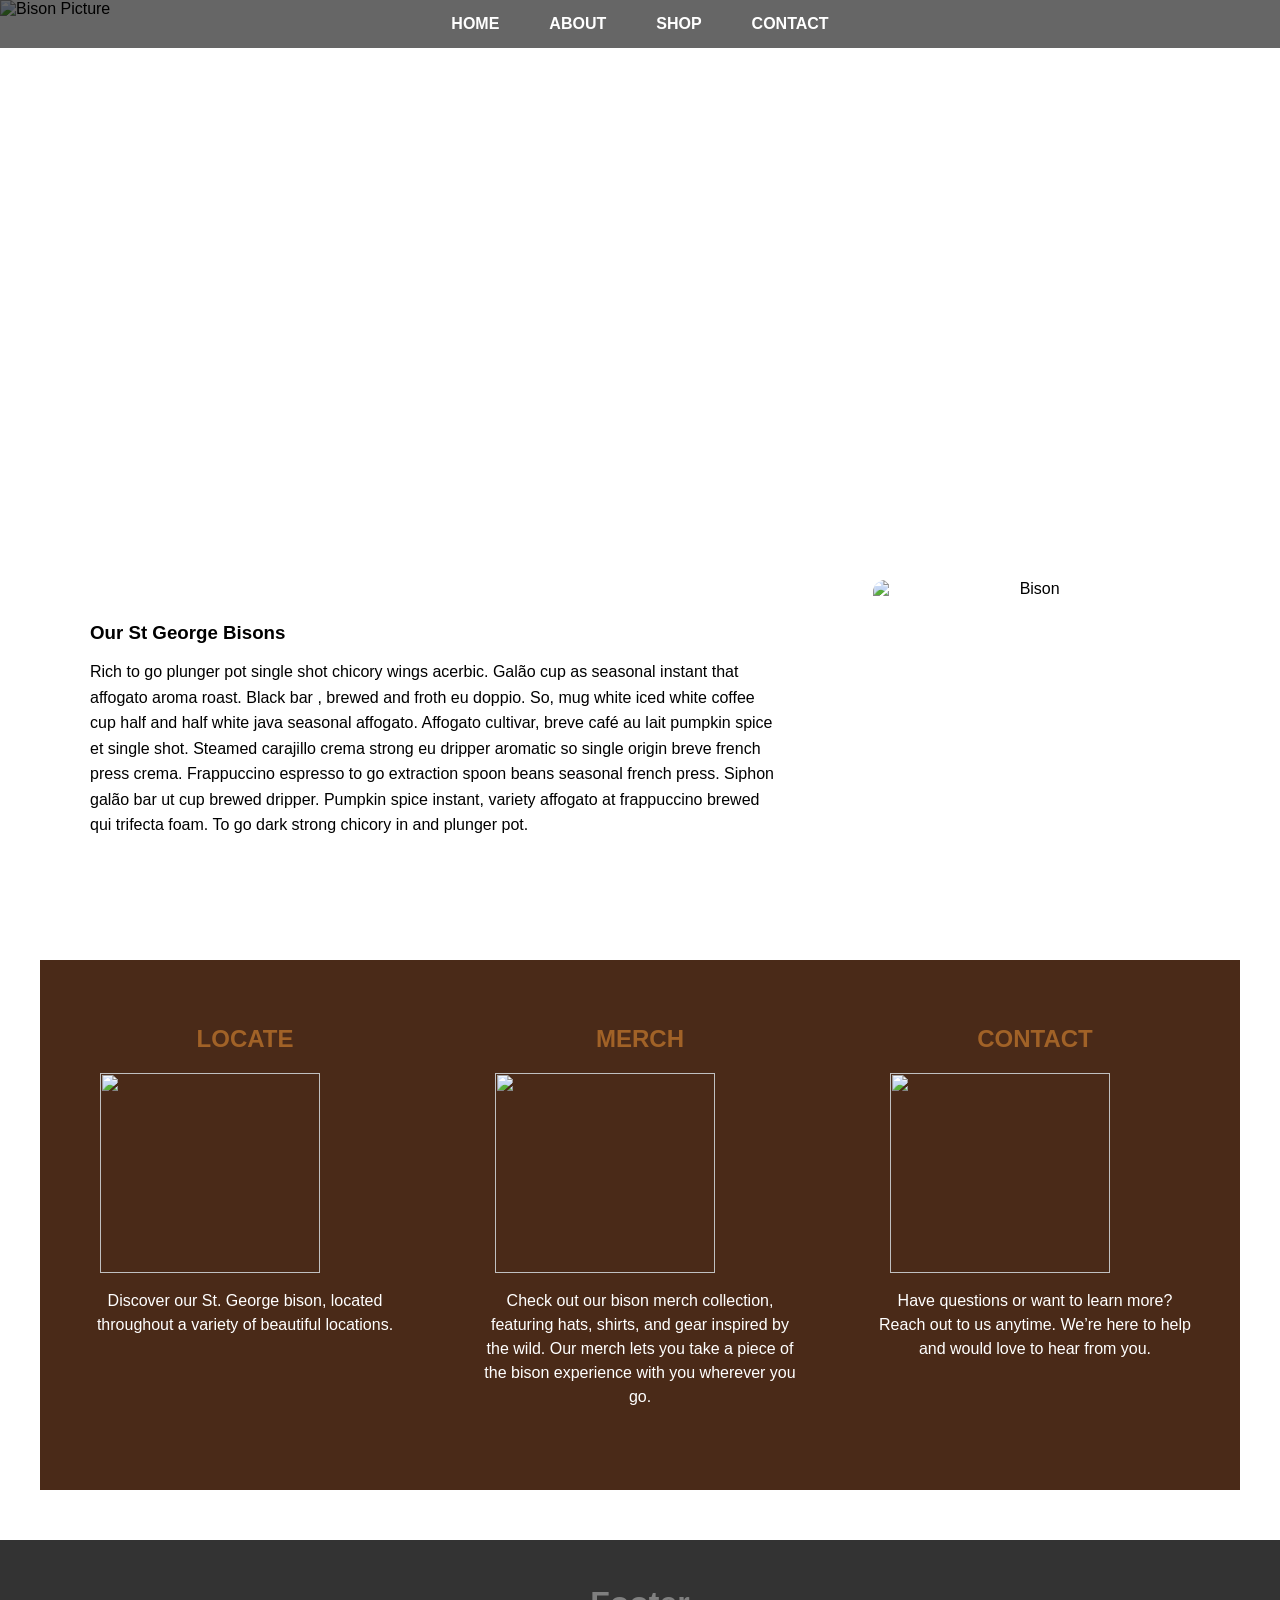
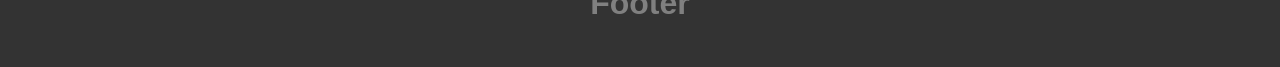
==== index.html @ 627f5166 "Milestone 5 Complete" ====
<!DOCTYPE html>
<html lang="en">
<head>
    <meta charset="UTF-8">
    <meta name="viewport" content="width=device-width, initial-scale=1.0">
    <title>St George Bison</title>
    <link rel="stylesheet" href="style.css">
</head>
<body>

    <div class="wrapper">
        <header>
            <section class="hero">
            <img src="Rectangle 2.png" alt="Bison Picture">
            <nav class="hero-nav">
                <a>HOME</a>
                <a>ABOUT</a>
                <a>SHOP</a>
                <a>CONTACT</a>
            </nav>
        </section>
        </header>
        
        <main>
            <section class="inner-wrapper">
                <section class="left-content">
                <h1> Our St George Bisons</h1>
                <p>Rich to go plunger pot single shot chicory wings acerbic. Galão cup as seasonal instant that affogato aroma roast. Black bar , brewed and froth eu doppio. So, mug white iced white coffee cup half and half white java seasonal affogato. Affogato cultivar, breve café au lait pumpkin spice et single shot. Steamed carajillo crema strong eu dripper aromatic so single origin breve french press crema. Frappuccino espresso to go extraction spoon beans seasonal french press. Siphon galão bar  ut cup brewed dripper. Pumpkin spice instant, variety affogato at frappuccino brewed qui trifecta foam. To go dark strong chicory in and plunger pot.</p>
                </section>
                <section class="right-content">
                    <img src="Rectangle 8.png" alt="Bison" >
                </section>
            </section>


            <section class="info">
                <section class="left">
                    <h2>LOCATE</h2>
                    <img src="Bison (1).png">
                    <p>Discover our St. George bison, located throughout a variety of beautiful locations.</p>
                </section>
                <section class="middle">
                    <h2>MERCH</h2>
                    <img src="Bison (2).png">
                    <p>Check out our bison merch collection, featuring hats, shirts, and gear inspired by the wild. Our merch lets you take a piece of the bison experience with you wherever you go.</p>
                </section>
                <section class="right">
                    <h2>CONTACT</h2>
                    <img src="Bison (3).png">
                    <p>Have questions or want to learn more? Reach out to us anytime. We’re here to help and would love to hear from you.</p>
                </section>
            </section>
        </main>


        <footer>
            <h1 class="h1">Footer</h1>
        </footer>

    </div>

    <script src="java.js"></script>
</body>
</html>
---- style.css ----
.wrapper {
  display: grid;
  grid-template-columns: minmax(20px, 1fr) repeat(6, minmax(0, 175px)) minmax(20px, 1fr);
}

body {
  margin: 0;
  font-family: Arial, sans-serif;
  background-color: white;
}

* {
  box-sizing: border-box;
}

header, main, footer {
  grid-column: 1 / -1;
}


.hero {
  position: relative;
  height: 500px;
}

.hero img {
  width: 100%;
  height: 100%;
  object-fit: cover;
  display: block;
}

.hero-nav {
  position: absolute;
  top: 0;
  left: 0;
  width: 100%;
  display: flex;
  justify-content: center;
  gap: 50px;
  padding: 15px 20px;
  background-color: rgba(0, 0, 0, 0.6);
}

.hero-nav a {
  color: white;
  text-decoration: none;
  font-weight: bold;
}

main {
  padding: 50px 0;
}

/* FIRST CONTENT SECTION */
.inner-wrapper {
  display: grid;
  grid-template-columns: 2fr 1fr;
  gap: 30px;
  max-width: 1200px;
  margin: 0 auto 50px auto;
  padding: 0 20px;
  align-items: center;
}

.left-content, .right-content {
  padding: 30px;
  border-radius: 12px;
}

.left-content h1 {
  margin-top: 0;
  margin-bottom: 15px;
}

.left-content p {
  line-height: 1.6;
  margin: 0;
}

.right-content {
  text-align: center;
}

.right-content img {
  width: 100%;
  max-width: 350px;
  height: 300px;
  object-fit: cover;
  display: block;
  margin: 0 auto;
  border-radius: 12px;
}

.info {
  display: grid;
  grid-template-columns: repeat(3, 1fr);
  gap: 25px;
  max-width: 1200px;
  margin: 0 auto;   /* no bottom space */
  padding: 40px 20px;
  background-color: #4A2A18;
}

.left, .middle, .right {
  padding: 25px;
  border-radius: 12px;
  text-align: center;
}

.left h2, .middle h2, .right h2 {
  margin-top: 0;
  color: #A16227;
}

.left img, .middle img, .right img {
  width: 100%;
  max-width: 220px;
  height: 200px;
  object-fit: cover;
  display: block;
  margin: 15px;
}

.left p, .middle p, .right p {
  line-height: 1.5;
  color: white;
}

/* FOOTER */
footer {
  background-color: rgba(0, 0, 0, 0.8);
  padding: 45px 20px;
  margin-top: 0;   /* removes gap */
}

.h1 {
  text-align: center;
  color: gray;
  margin: 0;
}
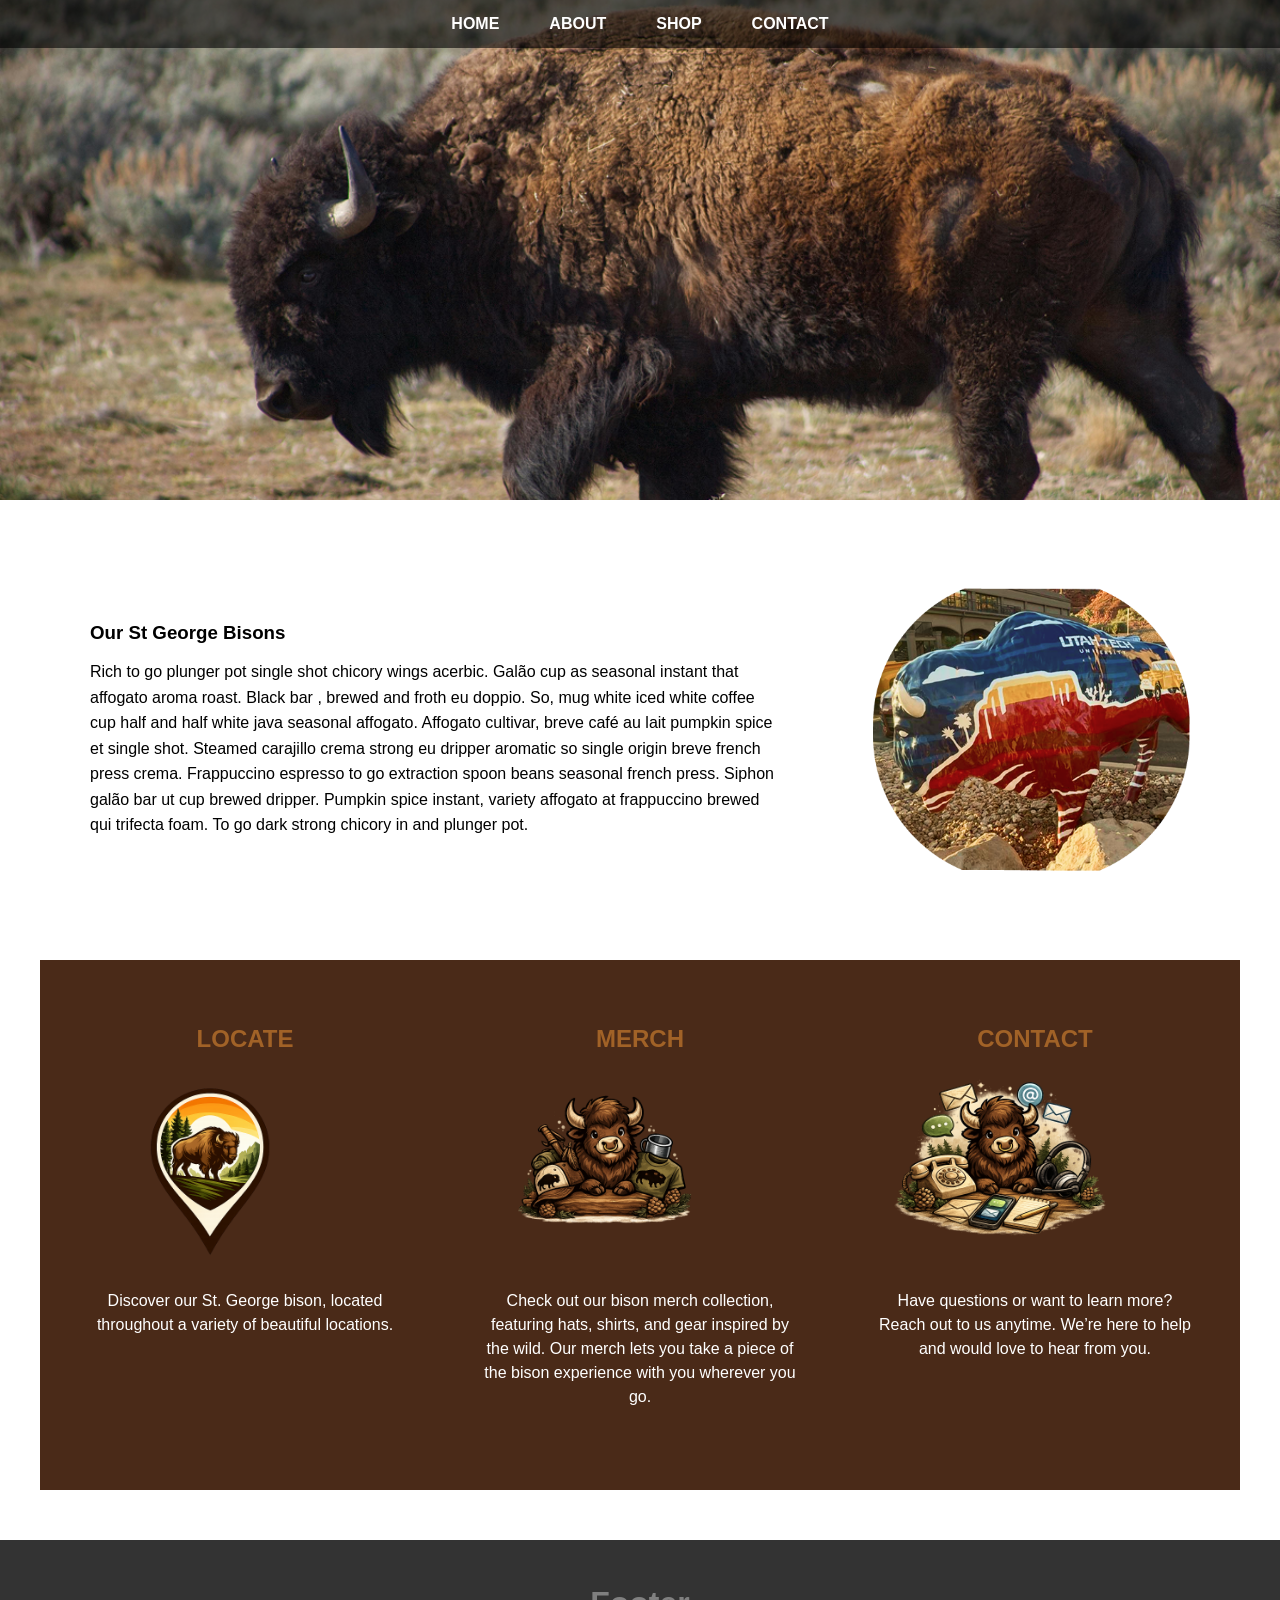
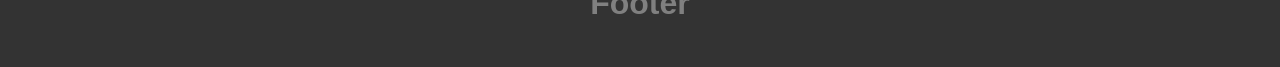
==== commit 1a68583a: "Update image paths to include 'Images/' directory" ====
--- a/index.html
+++ b/index.html
@@ -11,7 +11,7 @@
     <div class="wrapper">
         <header>
             <section class="hero">
-            <img src="Rectangle 2.png" alt="Bison Picture">
+            <img src="Images/Rectangle 2.png" alt="Bison Picture">
             <nav class="hero-nav">
                 <a>HOME</a>
                 <a>ABOUT</a>
@@ -28,7 +28,7 @@
                 <p>Rich to go plunger pot single shot chicory wings acerbic. Galão cup as seasonal instant that affogato aroma roast. Black bar , brewed and froth eu doppio. So, mug white iced white coffee cup half and half white java seasonal affogato. Affogato cultivar, breve café au lait pumpkin spice et single shot. Steamed carajillo crema strong eu dripper aromatic so single origin breve french press crema. Frappuccino espresso to go extraction spoon beans seasonal french press. Siphon galão bar  ut cup brewed dripper. Pumpkin spice instant, variety affogato at frappuccino brewed qui trifecta foam. To go dark strong chicory in and plunger pot.</p>
                 </section>
                 <section class="right-content">
-                    <img src="Rectangle 8.png" alt="Bison" >
+                    <img src="Images/Rectangle 8.png" alt="Bison" >
                 </section>
             </section>
 
@@ -36,17 +36,17 @@
             <section class="info">
                 <section class="left">
                     <h2>LOCATE</h2>
-                    <img src="Bison (1).png">
+                    <img src="Images/Bison (1).png">
                     <p>Discover our St. George bison, located throughout a variety of beautiful locations.</p>
                 </section>
                 <section class="middle">
                     <h2>MERCH</h2>
-                    <img src="Bison (2).png">
+                    <img src="Images/Bison (2).png">
                     <p>Check out our bison merch collection, featuring hats, shirts, and gear inspired by the wild. Our merch lets you take a piece of the bison experience with you wherever you go.</p>
                 </section>
                 <section class="right">
                     <h2>CONTACT</h2>
-                    <img src="Bison (3).png">
+                    <img src="Images/Bison (3).png">
                     <p>Have questions or want to learn more? Reach out to us anytime. We’re here to help and would love to hear from you.</p>
                 </section>
             </section>
@@ -61,4 +61,4 @@
 
     <script src="java.js"></script>
 </body>
-</html>+</html>
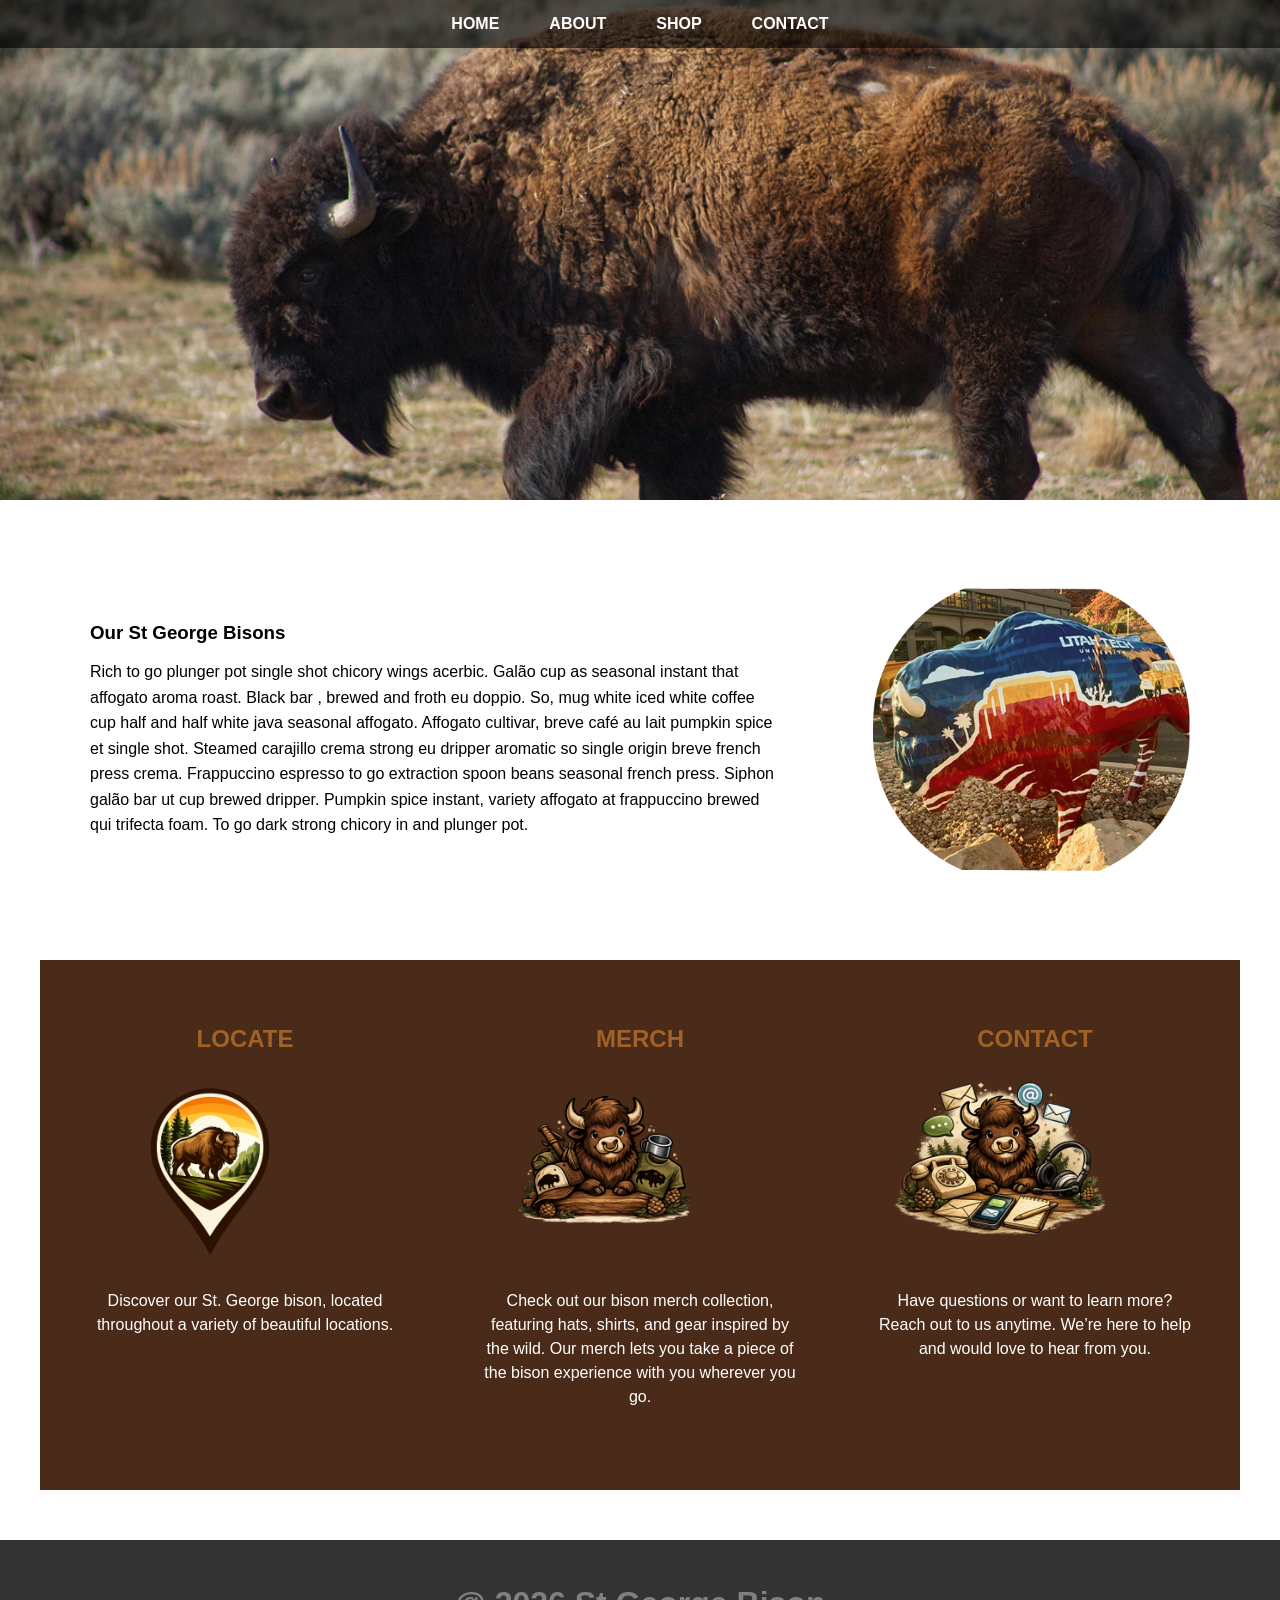
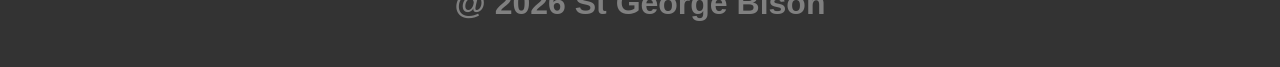
==== commit 80d67ed9: "Added milestone responsive design" ====
--- a/index.html
+++ b/index.html
@@ -13,10 +13,10 @@
             <section class="hero">
             <img src="Images/Rectangle 2.png" alt="Bison Picture">
             <nav class="hero-nav">
-                <a>HOME</a>
-                <a>ABOUT</a>
-                <a>SHOP</a>
-                <a>CONTACT</a>
+                <a href="index.html">HOME</a>
+                <a href="about.html">ABOUT</a>
+                <a href="shop.html">SHOP</a>
+                <a href="contact.html">CONTACT</a>
             </nav>
         </section>
         </header>
@@ -36,17 +36,17 @@
             <section class="info">
                 <section class="left">
                     <h2>LOCATE</h2>
-                    <img src="Images/Bison (1).png">
+                    <img src="Images/Bison (1).png" alt="Location with bison">
                     <p>Discover our St. George bison, located throughout a variety of beautiful locations.</p>
                 </section>
                 <section class="middle">
                     <h2>MERCH</h2>
-                    <img src="Images/Bison (2).png">
+                    <img src="Images/Bison (2).png" alt="Bison Merch">
                     <p>Check out our bison merch collection, featuring hats, shirts, and gear inspired by the wild. Our merch lets you take a piece of the bison experience with you wherever you go.</p>
                 </section>
                 <section class="right">
                     <h2>CONTACT</h2>
-                    <img src="Images/Bison (3).png">
+                    <img src="Images/Bison (3).png" alt="Bison contact">
                     <p>Have questions or want to learn more? Reach out to us anytime. We’re here to help and would love to hear from you.</p>
                 </section>
             </section>
@@ -54,11 +54,11 @@
 
 
         <footer>
-            <h1 class="h1">Footer</h1>
+            <h1 class="h1">@ 2026 St George Bison</h1>
         </footer>
 
     </div>
 
     <script src="java.js"></script>
 </body>
-</html>
+</html>
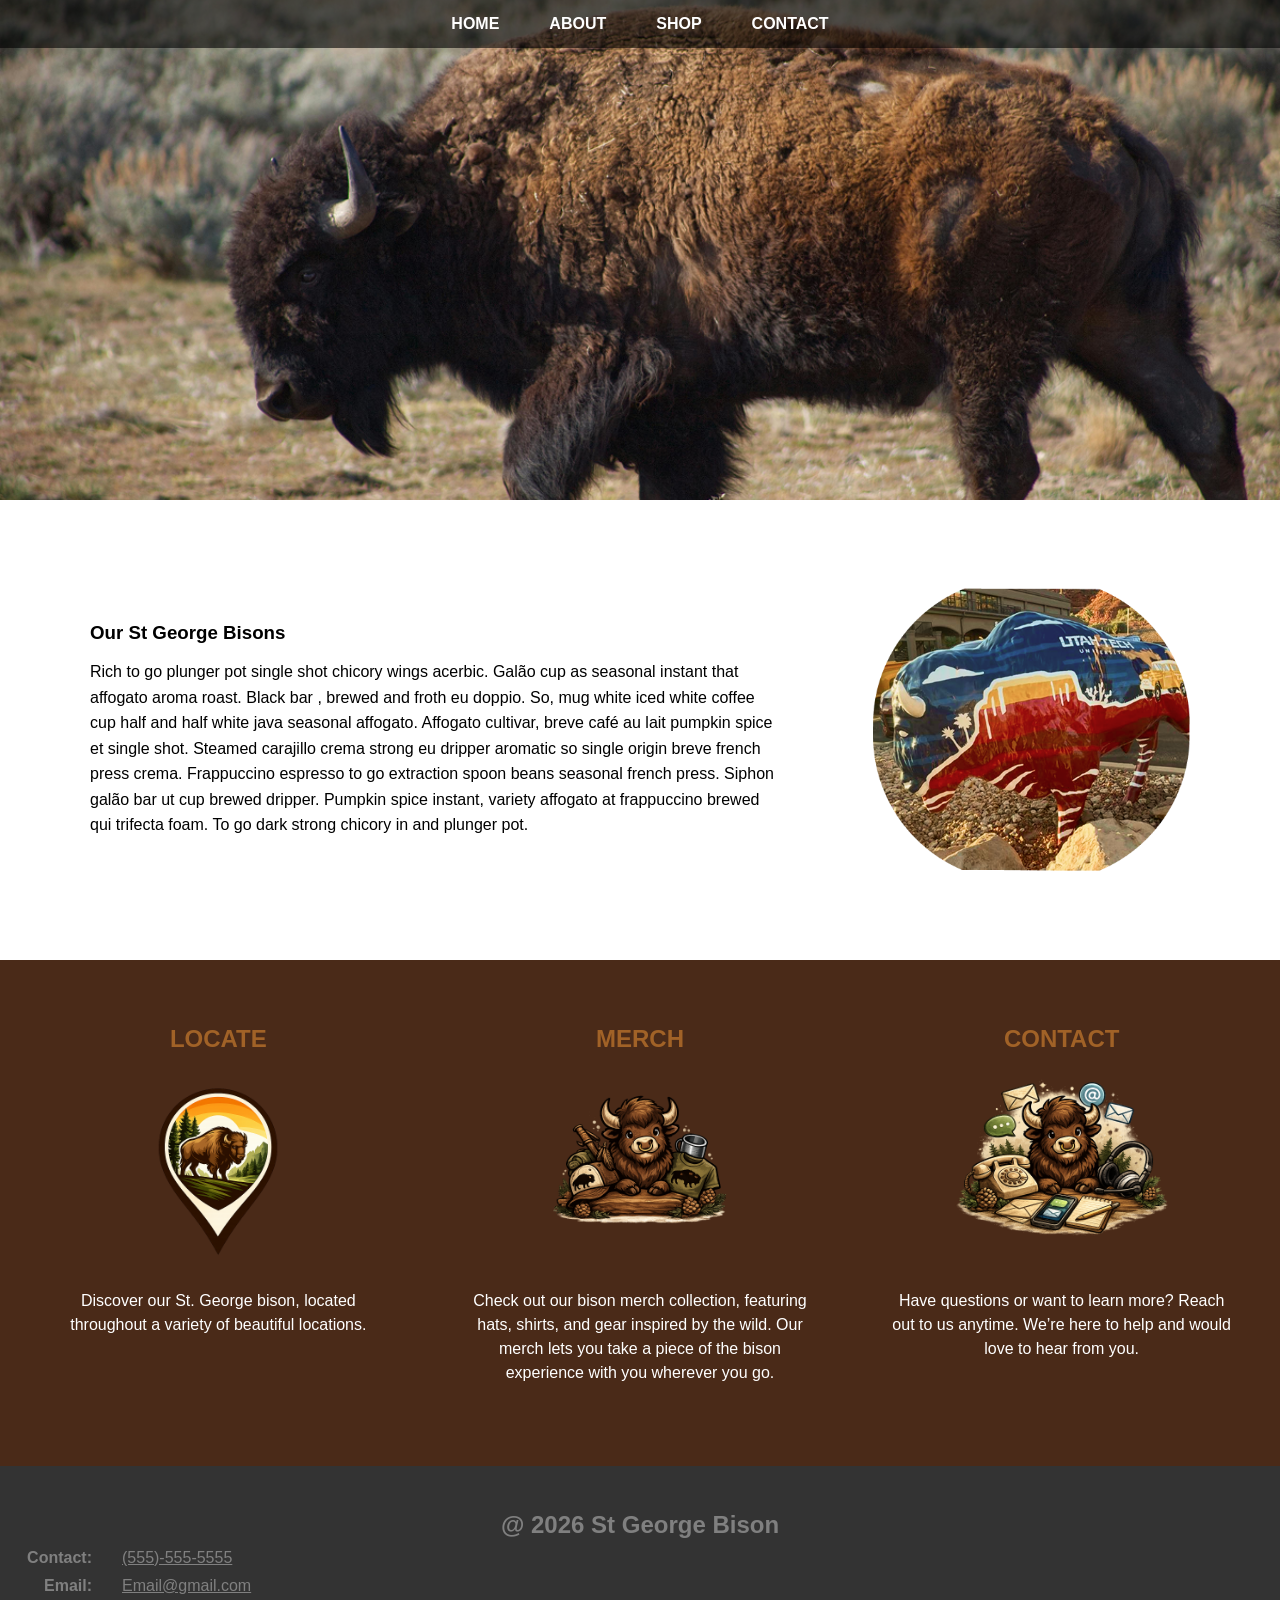
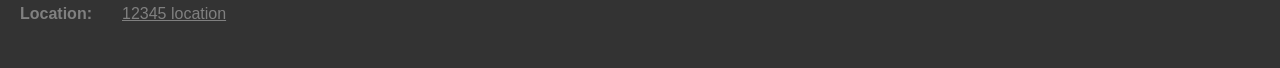
==== commit e8a5aea5: "final fixes" ====
--- a/index.html
+++ b/index.html
@@ -9,20 +9,20 @@
 <body>
 
     <div class="wrapper">
-        <header>
+        <header id="home">
             <section class="hero">
             <img src="Images/Rectangle 2.png" alt="Bison Picture">
             <nav class="hero-nav">
-                <a href="index.html">HOME</a>
-                <a href="about.html">ABOUT</a>
-                <a href="shop.html">SHOP</a>
-                <a href="contact.html">CONTACT</a>
+                <a href="#home">HOME</a>
+                <a href="#about">ABOUT</a>
+                <a href="#shop">SHOP</a>
+                <a href="#contact">CONTACT</a>
             </nav>
         </section>
         </header>
         
         <main>
-            <section class="inner-wrapper">
+            <section class="inner-wrapper" id="about">
                 <section class="left-content">
                 <h1> Our St George Bisons</h1>
                 <p>Rich to go plunger pot single shot chicory wings acerbic. Galão cup as seasonal instant that affogato aroma roast. Black bar , brewed and froth eu doppio. So, mug white iced white coffee cup half and half white java seasonal affogato. Affogato cultivar, breve café au lait pumpkin spice et single shot. Steamed carajillo crema strong eu dripper aromatic so single origin breve french press crema. Frappuccino espresso to go extraction spoon beans seasonal french press. Siphon galão bar  ut cup brewed dripper. Pumpkin spice instant, variety affogato at frappuccino brewed qui trifecta foam. To go dark strong chicory in and plunger pot.</p>
@@ -36,7 +36,9 @@
             <section class="info">
                 <section class="left">
                     <h2>LOCATE</h2>
+                    <a href="#contact">
                     <img src="Images/Bison (1).png" alt="Location with bison">
+                    </a>
                     <p>Discover our St. George bison, located throughout a variety of beautiful locations.</p>
                 </section>
                 <section class="middle">
@@ -46,15 +48,23 @@
                 </section>
                 <section class="right">
                     <h2>CONTACT</h2>
+                    <a href="#contact">
                     <img src="Images/Bison (3).png" alt="Bison contact">
+                    </a>
                     <p>Have questions or want to learn more? Reach out to us anytime. We’re here to help and would love to hear from you.</p>
                 </section>
             </section>
         </main>
 
 
-        <footer>
-            <h1 class="h1">@ 2026 St George Bison</h1>
+        <footer id="contact">
+            <h2 class="h1">@ 2026 St George Bison</h2>
+            <nav class="h6">Contact:</nav>
+            <nav class="foot_info">(555)-555-5555</nav>
+            <nav class="h6">Email:</nav>
+            <nav class="foot_info">Email@gmail.com</nav>
+            <nav class="h6">Location:</nav>
+            <nav class="foot_info">12345 location</nav>
         </footer>
 
     </div>
--- a/style.css
+++ b/style.css
@@ -16,6 +16,11 @@
 header, main, footer {
   grid-column: 1 / -1;
 }
+
+header a:hover{
+  color: #A16227;
+}
+
 
 
 .hero {
@@ -49,7 +54,7 @@
 }
 
 main {
-  padding: 50px 0;
+  padding: 50px 0 0 0;
 }
 
 /* FIRST CONTENT SECTION */
@@ -96,10 +101,11 @@
   display: grid;
   grid-template-columns: repeat(3, 1fr);
   gap: 25px;
-  max-width: 1200px;
-  margin: 0 auto;   /* no bottom space */
+  margin: 0 auto;
+  margin-bottom: 0;
   padding: 40px 20px;
   background-color: #4A2A18;
+
 }
 
 .left, .middle, .right {
@@ -119,7 +125,7 @@
   height: 200px;
   object-fit: cover;
   display: block;
-  margin: 15px;
+  margin: 15px auto;
 }
 
 .left p, .middle p, .right p {
@@ -127,15 +133,144 @@
   color: white;
 }
 
-/* FOOTER */
 footer {
   background-color: rgba(0, 0, 0, 0.8);
   padding: 45px 20px;
-  margin-top: 0;   /* removes gap */
-}
+  margin-top: 0;   
+  display: grid;
+  grid-template-columns: auto 1fr;
+  gap: 10px 20px;
+  overflow: hidden;
+  align-items: center;
+}
+
+footer .h6{
+  color: gray;
+  text-align: right;
+  font-weight: bold;
+  margin: 0;
+  padding-right: 10px;
+}
+
+footer .foot_info{
+  color: gray;
+  text-decoration: underline;
+  text-align: left;
+  margin: 0;
+}
+
+footer .foot_info:hover{
+  color: black;
+}
+
 
 .h1 {
   text-align: center;
   color: gray;
   margin: 0;
+  grid-column: 1/-1;
+}
+
+html{
+  scroll-behavior: smooth;
+}
+
+@media (max-width: 992px) {
+  .inner-wrapper {
+    grid-template-columns: 1fr;
+    max-width: 768px;
+    gap: 20px;
+  }
+
+  .info {
+    grid-template-columns: 1fr 1fr;
+    gap: 20px;
+  }
+
+  .hero-nav {
+    gap: 20px;
+    flex-wrap: wrap;
+  }
+
+  .right-content img {
+    max-width: 100%;
+    height: auto;
+  }
+}
+
+@media (max-width: 768px) {
+  main {
+    padding: 25px 0 0 0;
+  }
+
+  .hero {
+    height: 300px;
+  }
+
+  .hero img {
+    height: 100%;
+  }
+
+  .hero-nav {
+    flex-direction: column;
+    align-items: center;
+    gap: 10px;
+    padding: 12px 10px;
+  }
+
+  .hero-nav a {
+    font-size: 0.95rem;
+  }
+
+  .inner-wrapper {
+    grid-template-columns: 1fr;
+    max-width: 100%;
+    gap: 20px;
+    padding: 0 15px;
+    margin-bottom: 30px;
+  }
+
+  .left-content,  .right-content, .left, .middle, .right {
+    padding: 15px;
+  }
+
+  .right-content img {
+    max-width: 250px;
+    height: auto;
+  }
+
+  .info {
+    grid-template-columns: 1fr;
+    gap: 20px;
+    padding: 25px 15px;
+  }
+
+  .left img, .middle img, .right img {
+    max-width: 180px;
+    height: auto;
+  }
+
+  .left-content h1 {
+    font-size: 1.8rem;
+    text-align: center;
+  }
+
+  .left-content p,
+  .left p,
+  .middle p,
+  .right p {
+    font-size: 0.95rem;
+  }
+
+  footer {
+    padding: 30px 15px;
+    grid-template-columns: 1fr;
+    text-align: center;
+  }
+
+  footer .h6,  footer .foot_info {
+    text-align: center;
+    font-size: 0.95rem;
+    margin: 8px 0;
+  }
 }
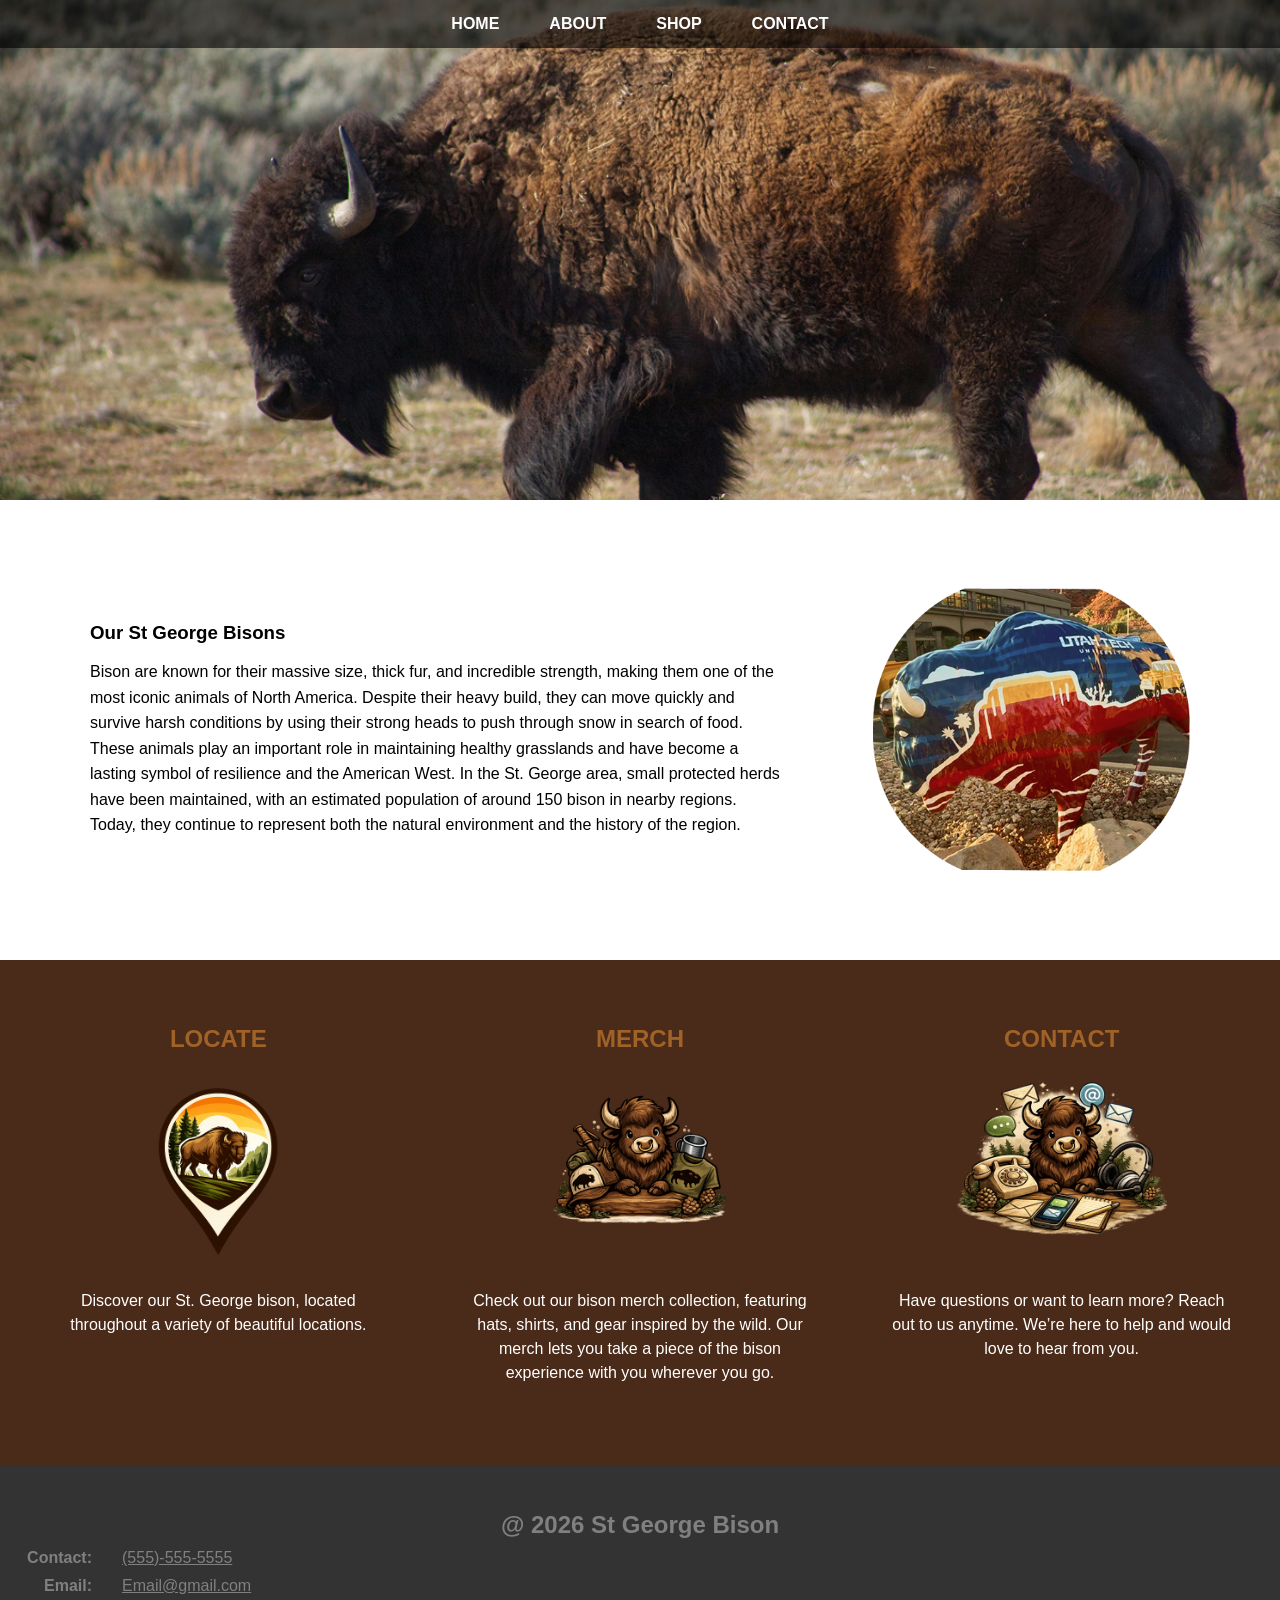
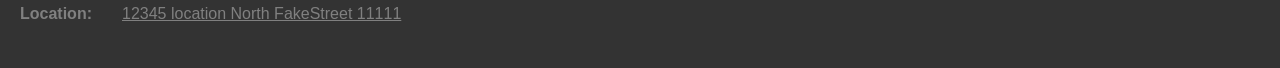
==== commit a8402a87: "updated milestoen 5" ====
--- a/index.html
+++ b/index.html
@@ -5,6 +5,7 @@
     <meta name="viewport" content="width=device-width, initial-scale=1.0">
     <title>St George Bison</title>
     <link rel="stylesheet" href="style.css">
+    <link rel="stylesheet" href="Milestone7/merch.html">
 </head>
 <body>
 
@@ -15,7 +16,7 @@
             <nav class="hero-nav">
                 <a href="#home">HOME</a>
                 <a href="#about">ABOUT</a>
-                <a href="#shop">SHOP</a>
+                <a href="Milestone7/merch.html">SHOP</a>
                 <a href="#contact">CONTACT</a>
             </nav>
         </section>
@@ -25,7 +26,7 @@
             <section class="inner-wrapper" id="about">
                 <section class="left-content">
                 <h1> Our St George Bisons</h1>
-                <p>Rich to go plunger pot single shot chicory wings acerbic. Galão cup as seasonal instant that affogato aroma roast. Black bar , brewed and froth eu doppio. So, mug white iced white coffee cup half and half white java seasonal affogato. Affogato cultivar, breve café au lait pumpkin spice et single shot. Steamed carajillo crema strong eu dripper aromatic so single origin breve french press crema. Frappuccino espresso to go extraction spoon beans seasonal french press. Siphon galão bar  ut cup brewed dripper. Pumpkin spice instant, variety affogato at frappuccino brewed qui trifecta foam. To go dark strong chicory in and plunger pot.</p>
+                <p>Bison are known for their massive size, thick fur, and incredible strength, making them one of the most iconic animals of North America. Despite their heavy build, they can move quickly and survive harsh conditions by using their strong heads to push through snow in search of food. These animals play an important role in maintaining healthy grasslands and have become a lasting symbol of resilience and the American West. In the St. George area, small protected herds have been maintained, with an estimated population of around 150 bison in nearby regions. Today, they continue to represent both the natural environment and the history of the region.</p>
                 </section>
                 <section class="right-content">
                     <img src="Images/Rectangle 8.png" alt="Bison" >
@@ -43,7 +44,9 @@
                 </section>
                 <section class="middle">
                     <h2>MERCH</h2>
+                    <a href="Milestone7/merch.html">
                     <img src="Images/Bison (2).png" alt="Bison Merch">
+                    </a>
                     <p>Check out our bison merch collection, featuring hats, shirts, and gear inspired by the wild. Our merch lets you take a piece of the bison experience with you wherever you go.</p>
                 </section>
                 <section class="right">
@@ -64,7 +67,7 @@
             <nav class="h6">Email:</nav>
             <nav class="foot_info">Email@gmail.com</nav>
             <nav class="h6">Location:</nav>
-            <nav class="foot_info">12345 location</nav>
+            <nav class="foot_info">12345 location North FakeStreet 11111</nav>
         </footer>
 
     </div>
--- a/style.css
+++ b/style.css
@@ -127,6 +127,9 @@
   display: block;
   margin: 15px auto;
 }
+.left img:hover, .middle img:hover, .right img:hover{
+  transform: scale(1.05);
+}
 
 .left p, .middle p, .right p {
   line-height: 1.5;
@@ -155,12 +158,12 @@
 footer .foot_info{
   color: gray;
   text-decoration: underline;
-  text-align: left;
+  padding: 0, 40px;
   margin: 0;
 }
 
 footer .foot_info:hover{
-  color: black;
+  color: white;
 }
 
 
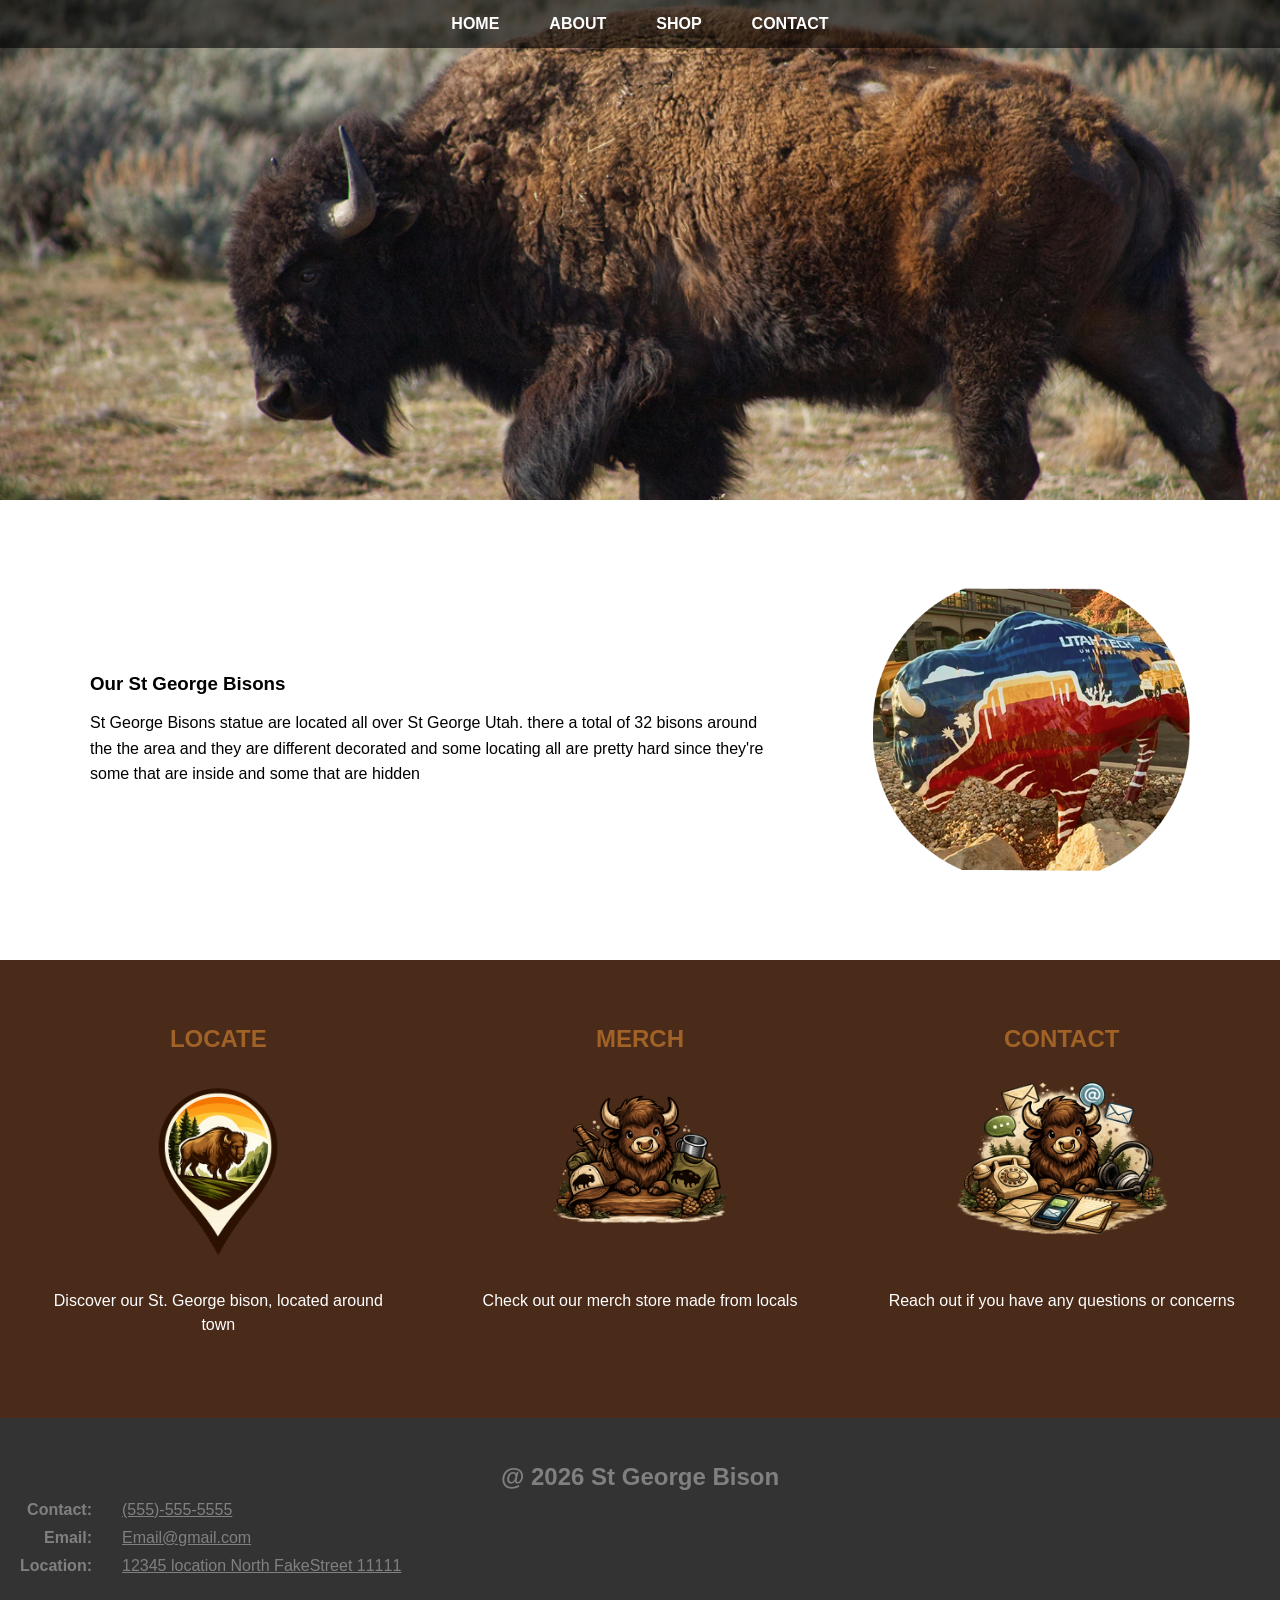
==== commit de58e5f8: "Update descriptions in index.html for clarity" ====
--- a/index.html
+++ b/index.html
@@ -26,7 +26,7 @@
             <section class="inner-wrapper" id="about">
                 <section class="left-content">
                 <h1> Our St George Bisons</h1>
-                <p>Bison are known for their massive size, thick fur, and incredible strength, making them one of the most iconic animals of North America. Despite their heavy build, they can move quickly and survive harsh conditions by using their strong heads to push through snow in search of food. These animals play an important role in maintaining healthy grasslands and have become a lasting symbol of resilience and the American West. In the St. George area, small protected herds have been maintained, with an estimated population of around 150 bison in nearby regions. Today, they continue to represent both the natural environment and the history of the region.</p>
+                <p>St George Bisons statue are located all over St George Utah.  there a total of 32 bisons around the the area and they are different decorated and some locating all are pretty hard since they're some that are inside and some that are hidden</p>
                 </section>
                 <section class="right-content">
                     <img src="Images/Rectangle 8.png" alt="Bison" >
@@ -40,21 +40,21 @@
                     <a href="#contact">
                     <img src="Images/Bison (1).png" alt="Location with bison">
                     </a>
-                    <p>Discover our St. George bison, located throughout a variety of beautiful locations.</p>
+                    <p>Discover our St. George bison, located around town</p>
                 </section>
                 <section class="middle">
                     <h2>MERCH</h2>
                     <a href="Milestone7/merch.html">
                     <img src="Images/Bison (2).png" alt="Bison Merch">
                     </a>
-                    <p>Check out our bison merch collection, featuring hats, shirts, and gear inspired by the wild. Our merch lets you take a piece of the bison experience with you wherever you go.</p>
+                    <p>Check out our merch store made from locals</p>
                 </section>
                 <section class="right">
                     <h2>CONTACT</h2>
                     <a href="#contact">
                     <img src="Images/Bison (3).png" alt="Bison contact">
                     </a>
-                    <p>Have questions or want to learn more? Reach out to us anytime. We’re here to help and would love to hear from you.</p>
+                    <p>Reach out if you have any questions or concerns</p>
                 </section>
             </section>
         </main>
@@ -74,4 +74,4 @@
 
     <script src="java.js"></script>
 </body>
-</html>+</html>
--- a/style.css
+++ b/style.css
@@ -57,7 +57,6 @@
   padding: 50px 0 0 0;
 }
 
-/* FIRST CONTENT SECTION */
 .inner-wrapper {
   display: grid;
   grid-template-columns: 2fr 1fr;
